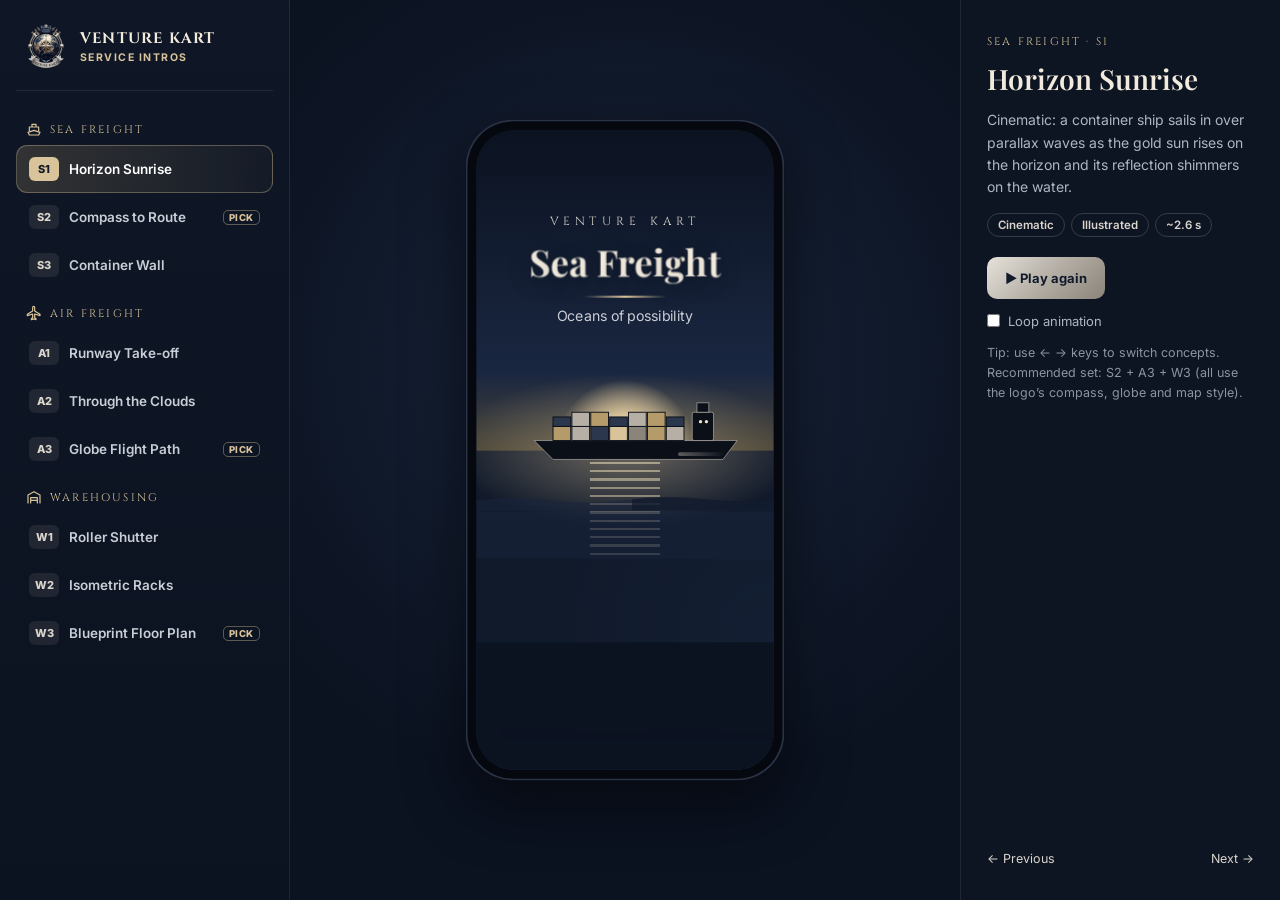
==== intros/index.html @ e31df723 "FDssdCdss" ====
<!DOCTYPE html>
<html lang="en">
<head>
<meta charset="UTF-8">
<title>Venture Kart — Service Intros</title>
<meta name="viewport" content="width=device-width, initial-scale=1.0">
<link rel="icon" type="image/png" href="/assets/images/logo/vk-emblem-128.png">
<link href="https://fonts.googleapis.com/css2?family=Inter:wght@400;600;700;800&family=Playfair+Display:wght@600;700&family=Cinzel:wght@700&display=swap" rel="stylesheet">
<style>
:root{ --navy:#111A2B; --navy2:#19263E; --silver:#B5AFA6; --silver2:#DAD5CD; --gold:#B59A6A; --gold2:#D8C39A; --ivory:#F2EBDD; }
*{ box-sizing:border-box; margin:0; padding:0; }
body{ background:#0B1220; color:var(--ivory); font-family:Inter,system-ui,sans-serif; padding:36px 20px 60px; }
header{ max-width:1100px; margin:0 auto 26px; display:flex; align-items:center; gap:16px; }
header img{ width:58px; }
header h1{ font-family:'Playfair Display',serif; font-size:30px; font-weight:600; }
header p{ color:#9AA4B2; font-size:14px; margin-top:2px; }
header button{ margin-left:auto; height:40px; padding:0 18px; border-radius:10px; border:1px solid rgba(181,175,166,.4); background:none; color:var(--silver2); font:600 13px Inter; cursor:pointer; }
section{ max-width:1100px; margin:0 auto 40px; }
section > h2{ font-family:Cinzel,serif; letter-spacing:.14em; font-size:16px; color:var(--gold2); margin-bottom:16px; padding-bottom:10px; border-bottom:1px solid rgba(181,175,166,.15); }
.row{ display:grid; grid-template-columns:repeat(3,1fr); gap:22px; }
.opt{ display:flex; flex-direction:column; align-items:center; }
.ph{ position:relative; width:270px; height:560px; border-radius:40px; background:#05080E; padding:9px; box-shadow:0 20px 50px rgba(0,0,0,.5), inset 0 0 0 1.5px #2A3346; }
.scr{ position:absolute; inset:9px; border-radius:32px; overflow:hidden; background:var(--navy); }
.lbl{ margin-top:14px; text-align:center; max-width:270px; }
.lbl b{ display:flex; align-items:center; justify-content:center; gap:8px; font-size:14.5px; }
.lbl b em{ font-style:normal; font-size:11px; font-weight:800; color:#111A2B; background:var(--gold2); border-radius:6px; padding:2px 7px; }
.lbl p{ font-size:12.5px; color:#9AA4B2; margin-top:4px; line-height:1.45; }
.lbl button{ margin-top:10px; height:32px; padding:0 14px; border-radius:8px; border:1px solid rgba(181,175,166,.35); background:rgba(255,255,255,.04); color:var(--silver2); font:600 12px Inter; cursor:pointer; }
@media (max-width:900px){ .row{ grid-template-columns:1fr; justify-items:center; } }

/* ---------- shared title ---------- */
.tt{ position:absolute; left:0; right:0; text-align:center; z-index:20; }
.tt small{ display:block; font-family:Cinzel,serif; font-size:10px; letter-spacing:.42em; color:var(--silver2); opacity:0; animation:fu .6s 1.25s ease both; }
.tt b{ display:block; font-family:'Playfair Display',serif; font-size:31px; font-weight:700; color:var(--ivory); margin:6px 0 4px; text-shadow:0 4px 20px rgba(0,0,0,.45); }
.tt b span{ display:inline-block; opacity:0; animation:lt .55s cubic-bezier(.2,.8,.2,1) both; }
.tt i{ display:block; width:70px; height:2px; margin:8px auto; background:linear-gradient(90deg,transparent,var(--gold2),transparent); transform:scaleX(0); animation:sx .7s 1.7s ease both; }
.tt em{ display:block; font-style:normal; font-size:12px; color:#C9CED6; opacity:0; animation:fu .6s 1.85s ease both; }
@keyframes fu{ from{ opacity:0; transform:translateY(8px); } to{ opacity:1; transform:none; } }
@keyframes lt{ from{ opacity:0; transform:translateY(16px) rotateX(60deg); filter:blur(4px); } to{ opacity:1; transform:none; filter:none; } }
@keyframes sx{ to{ transform:scaleX(1); } }
@keyframes fade{ from{ opacity:0; } to{ opacity:1; } }

/* ================= SEA 1 · Horizon sunrise ================= */
.s1{ background:linear-gradient(180deg,#0B1220 0%,#1A2741 38%,#4A4436 50%,#121B2C 50.2%,#0B1220 100%); }
.s1 .sun{ position:absolute; left:50%; top:50%; width:120px; height:120px; margin:-60px 0 0 -60px; border-radius:50%; background:radial-gradient(circle,#F2E3BE 0%,#D8C39A 35%,rgba(181,154,106,0) 70%); animation:rise 2.4s cubic-bezier(.2,.7,.2,1) both; clip-path:inset(0 0 50% 0); }
.s1 .glow{ position:absolute; left:-20%; right:-20%; top:36%; height:28%; background:radial-gradient(ellipse at 50% 50%,rgba(216,195,154,.45),transparent 60%); animation:fade 2s both; }
.s1 .refl{ position:absolute; left:50%; top:50.5%; width:60px; height:40%; margin-left:-30px; background:repeating-linear-gradient(180deg,rgba(242,227,190,.55) 0 2px,transparent 2px 7px); mask-image:linear-gradient(180deg,#000,transparent); -webkit-mask-image:linear-gradient(180deg,#000,transparent); animation:shim 1.6s ease-in-out infinite alternate, fade 1.4s .6s both; }
.s1 .wv{ position:absolute; left:0; width:200%; bottom:0; --c:rgba(25,38,62,.55); }
.s1 .wv svg{ display:block; width:100%; height:14px; } .s1 .wv path{ fill:var(--c); } .s1 .wv::after{ content:''; display:block; height:100%; background:var(--c); }
.s1 .w1{ top:57%; animation:wave 9s linear infinite; } .s1 .w2{ top:67%; --c:rgba(17,26,43,.7); animation:wave 6s linear infinite reverse; } .s1 .w3{ top:80%; --c:rgba(11,18,32,.92); animation:wave 4.5s linear infinite; }
.s1 .ship{ position:absolute; top:calc(50% - 46px); left:18%; width:180px; animation:sail 2.6s cubic-bezier(.15,.7,.25,1) both, bob 2.2s 2.6s ease-in-out infinite; }
.s1 .wake{ position:absolute; top:calc(50% + 2px); left:68%; width:0; height:3px; border-radius:3px; background:linear-gradient(90deg,rgba(242,235,221,.7),transparent); animation:wk 2.6s .2s ease-out both; }
.s1 .tt{ top:70px; }
@keyframes rise{ from{ transform:translateY(70px); opacity:.2; } to{ transform:none; opacity:1; } }
@keyframes shim{ to{ transform:scaleX(1.5); opacity:.6; } }
@keyframes wave{ to{ transform:translateX(-50%); } }
@keyframes sail{ from{ transform:translateX(260px); } to{ transform:none; } }
@keyframes bob{ 50%{ transform:translateY(-2px) rotate(-.6deg); } }
@keyframes wk{ 0%{ width:0; left:68%; } 60%{ width:120px; } 100%{ width:40px; left:68%; opacity:.5; } }

/* ================= SEA 2 · Compass to route ================= */
.s2{ background:radial-gradient(circle at 50% 40%,#1C2B46 0%,#111A2B 65%); }
.s2 .grid{ position:absolute; inset:0; background-image:radial-gradient(rgba(181,175,166,.16) 1px,transparent 1.4px); background-size:12px 12px; animation:fade 1s both; }
.s2 .cmp{ position:absolute; left:50%; top:38%; width:180px; height:180px; margin:-90px 0 0 -90px; animation:cmpIn 1.3s cubic-bezier(.2,.8,.2,1) both, cmpOut .8s 1.3s cubic-bezier(.6,0,.3,1) forwards; }
.s2 .cmp .spin{ transform-origin:50% 50%; animation:cspin 1.3s cubic-bezier(.2,.8,.2,1) both; }
.s2 .route{ position:absolute; inset:0; }
.s2 .route path.r{ fill:none; stroke:var(--gold2); stroke-width:2; stroke-dasharray:4 5; stroke-dashoffset:0; }
.s2 .route .mask{ fill:none; stroke:#fff; stroke-width:6; stroke-dasharray:420; stroke-dashoffset:420; animation:draw 1.2s 1.55s ease-in-out forwards; }
.s2 .route circle{ fill:var(--gold2); opacity:0; animation:fade .4s 1.5s both; }
.s2 .route text{ fill:var(--silver2); font:700 9px Inter; letter-spacing:.1em; opacity:0; animation:fade .4s 1.6s both; }
.s2 .boat{ position:absolute; left:0; top:0; width:22px; height:22px; margin:-11px 0 0 -11px; border-radius:50%; background:var(--ivory); box-shadow:0 0 0 5px rgba(216,195,154,.25), 0 0 18px rgba(216,195,154,.8); offset-path:path('M40 300 C 90 200, 160 330, 200 222'); offset-distance:0%; opacity:0; animation:boat 1.2s 1.55s ease-in-out forwards; display:flex; align-items:center; justify-content:center; }
.s2 .boat svg{ width:12px; height:12px; }
.s2 .tt{ top:350px; }
@keyframes cmpIn{ from{ opacity:0; transform:scale(.3); } to{ opacity:1; transform:none; } }
@keyframes cspin{ from{ transform:rotate(-420deg); } to{ transform:rotate(0); } }
@keyframes cmpOut{ to{ transform:translate(-62px,-150px) scale(.32); opacity:.85; } }
@keyframes draw{ to{ stroke-dashoffset:0; } }
@keyframes boat{ 0%{ opacity:1; offset-distance:0%; } 100%{ opacity:1; offset-distance:100%; } }

/* ================= SEA 3 · Container wall reveal ================= */
.s3 .bg{ position:absolute; inset:0; background:url(/assets/images/hero_sea.jpg) center/cover; transform:scale(1.25); animation:zoomOut 2.6s 1s cubic-bezier(.2,.7,.2,1) both; }
.s3 .bg::after{ content:''; position:absolute; inset:0; background:linear-gradient(180deg,rgba(17,26,43,.35),rgba(17,26,43,.85)); }
.s3 .half{ position:absolute; top:0; bottom:0; width:50%; display:grid; grid-template-columns:repeat(2,1fr); grid-auto-rows:44px; gap:3px; padding:3px; align-content:start; z-index:5; background:#0B1220; }
.s3 .half.l{ left:0; animation:openL .8s 1.25s cubic-bezier(.7,0,.3,1) forwards; } .s3 .half.r{ right:0; animation:openR .8s 1.25s cubic-bezier(.7,0,.3,1) forwards; }
.s3 .ct{ border-radius:3px; background:repeating-linear-gradient(90deg,rgba(255,255,255,.14) 0 2px,transparent 2px 7px), var(--c); box-shadow:inset 0 -6px 0 rgba(0,0,0,.18); opacity:0; animation:ctIn .45s cubic-bezier(.2,.8,.2,1) both; }
.s3 .tt{ top:220px; }
.s3 .tt small, .s3 .tt b span, .s3 .tt i, .s3 .tt em{ animation-delay:calc(var(--d,0s) + .45s); }
@keyframes ctIn{ from{ opacity:0; transform:translateX(var(--fx)); } to{ opacity:1; transform:none; } }
@keyframes openL{ to{ transform:translateX(-102%); } } @keyframes openR{ to{ transform:translateX(102%); } }
@keyframes zoomOut{ to{ transform:scale(1); } }

/* ================= AIR 1 · Runway take-off ================= */
.a1{ background:linear-gradient(180deg,#0B1220 0%,#16223A 45%,#111A2B 100%); }
.a1 .sky{ position:absolute; inset:0; background:linear-gradient(180deg,#1C2B46 0%,#6E5A38 60%,#D8C39A 100%); opacity:0; animation:fade 1s 1.2s both; }
.a1 .rw{ position:absolute; left:-60%; right:-60%; bottom:-30%; height:95%; transform:perspective(420px) rotateX(58deg); transform-origin:50% 100%; background:
  linear-gradient(90deg,transparent 30%,#202C40 30%,#202C40 70%,transparent 70%); animation:rwOut .8s 1.2s ease-in forwards; }
.a1 .rw::before{ content:''; position:absolute; left:49%; width:2%; top:0; bottom:0; background:repeating-linear-gradient(180deg,#DAD5CD 0 30px,transparent 30px 70px); animation:rush .35s linear infinite; }
.a1 .rw::after{ content:''; position:absolute; inset:0; background:repeating-linear-gradient(180deg,#F2E3BE 0 6px,transparent 6px 40px) 29.5% 0/1% 100% no-repeat, repeating-linear-gradient(180deg,#F2E3BE 0 6px,transparent 6px 40px) 69.5% 0/1% 100% no-repeat; filter:drop-shadow(0 0 4px #F2E3BE); animation:rush2 .35s linear infinite; }
.a1 .plane{ position:absolute; left:50%; top:58%; width:150px; margin-left:-75px; animation:lift 1.6s .55s cubic-bezier(.5,0,.2,1) both; filter:drop-shadow(0 12px 18px rgba(0,0,0,.5)); }
.a1 .tt{ top:200px; }
@keyframes rush{ from{ background-position:0 0; } to{ background-position:0 70px; } }
@keyframes rush2{ from{ background-position:29.5% 0, 69.5% 0; } to{ background-position:29.5% 40px, 69.5% 40px; } }
@keyframes rwOut{ to{ transform:perspective(420px) rotateX(58deg) translateY(60%); opacity:0; } }
@keyframes lift{ 0%{ transform:translateY(60px) scale(.9); } 40%{ transform:translateY(30px) scale(1.05); } 100%{ transform:translateY(-300px) scale(.35); opacity:0; } }

/* ================= AIR 2 · Through the clouds ================= */
.a2{ background:linear-gradient(180deg,#19263E 0%,#4A5872 35%,#B9A57F 75%,#E9D9B5 100%); }
.a2 .layer{ position:absolute; inset:-20% -10%; }
.a2 .cl{ position:absolute; border-radius:50%; background:radial-gradient(ellipse at 50% 60%,rgba(255,250,240,.95) 0%,rgba(242,235,221,.7) 35%,rgba(242,235,221,0) 70%); filter:blur(9px); }
.a2 .sea{ position:absolute; left:-20%; right:-20%; bottom:-6%; height:42%; background:radial-gradient(ellipse at 20% 30%,#FFF8EC 0,transparent 40%),radial-gradient(ellipse at 60% 20%,#FBF3E3 0,transparent 42%),radial-gradient(ellipse at 90% 40%,#FFF8EC 0,transparent 38%),linear-gradient(180deg,rgba(242,235,221,0),#F2EBDD 45%); filter:blur(6px); animation:seaUp 2.4s cubic-bezier(.3,.6,.3,1) both; }
@keyframes seaUp{ from{ transform:translateY(-140%); opacity:0; } 40%{ opacity:1; } to{ transform:none; } }
.a2 .L1{ animation:camUp 2.4s cubic-bezier(.4,0,.2,1) both; } .a2 .L2{ animation:camUp2 2.4s cubic-bezier(.4,0,.2,1) both; } .a2 .L3{ animation:camUp3 2.4s cubic-bezier(.4,0,.2,1) both; }
.a2 .jet{ position:absolute; top:44%; left:-30%; width:86px; animation:jet 2.2s .7s cubic-bezier(.3,.6,.3,1) both; z-index:4; }
.a2 .trail{ position:absolute; top:calc(44% + 18px); right:100%; height:2px; width:0; background:linear-gradient(90deg,transparent,rgba(255,255,255,.9)); }
.a2 .jetw{ position:absolute; inset:0; animation:fade .2s .7s both; }
.a2 .tt{ top:78px; } .a2 .tt b{ color:#fff; } .a2 .tt em{ color:#F2EBDD; }
@keyframes camUp{ from{ transform:translateY(-10%); } to{ transform:translateY(95%); } }
@keyframes camUp2{ from{ transform:translateY(-30%); } to{ transform:translateY(120%); opacity:.6; } }
@keyframes camUp3{ from{ transform:translateY(-60%) scale(1.4); } to{ transform:translateY(160%) scale(1.4); } }
@keyframes jet{ from{ left:-30%; } to{ left:62%; } }

/* ================= AIR 3 · Globe flight path ================= */
.a3{ background:radial-gradient(circle at 50% 42%,#1C2B46 0%,#0B1220 70%); }
.a3 canvas{ position:absolute; left:50%; top:40%; width:240px; height:240px; margin:-120px 0 0 -120px; border-radius:50%; box-shadow:0 0 60px rgba(181,154,106,.25), inset -30px -20px 60px rgba(0,0,0,.6); background:radial-gradient(circle at 38% 32%,#22324D 0%,#111A2B 60%,#070C16 100%); animation:gIn .7s ease both, gZoom .7s 2.3s cubic-bezier(.6,0,.4,1) forwards; }
.a3 .tt{ top:372px; }
@keyframes gIn{ from{ opacity:0; transform:scale(.8); } to{ opacity:1; transform:none; } }
@keyframes gZoom{ to{ transform:scale(2.6); opacity:0; filter:blur(4px); } }

/* ================= WH 1 · Roller shutter ================= */
.w1 .bg{ position:absolute; inset:0; background:url(/assets/images/warehouse.jpg) center/cover; animation:kb 3s ease-out both; }
.w1 .bg::after{ content:''; position:absolute; inset:0; background:linear-gradient(180deg,rgba(17,26,43,.55),rgba(17,26,43,.9)); }
.w1 .shut{ position:absolute; inset:0; z-index:5; background:repeating-linear-gradient(180deg,#4A505B 0 2px,#8A8C90 2px 5px,#B5AFA6 5px 14px,#6F737A 14px 18px); box-shadow:0 10px 30px rgba(0,0,0,.6); animation:flick .5s steps(2) both, roll 1s .55s cubic-bezier(.6,0,.25,1.1) forwards; }
.w1 .shut::after{ content:'VENTURE KART'; position:absolute; left:0; right:0; top:46%; text-align:center; font:700 13px Cinzel; letter-spacing:.3em; color:#111A2B; opacity:.55; }
.w1 .light{ position:absolute; left:0; right:0; bottom:0; height:0; z-index:4; background:linear-gradient(0deg,rgba(242,227,190,.45),transparent); animation:spill 1s .55s ease-out forwards, fadeO .8s 1.6s forwards; }
.w1 .tt{ top:240px; }
@keyframes flick{ 0%{ filter:brightness(.3); } 50%{ filter:brightness(1.1); } 100%{ filter:brightness(1); } }
@keyframes roll{ to{ transform:translateY(-101%); } }
@keyframes spill{ to{ height:70%; } }
@keyframes fadeO{ to{ opacity:0; } }
@keyframes kb{ from{ transform:scale(1.25); } to{ transform:scale(1.05); } }

/* ================= WH 2 · Isometric racks ================= */
.w2{ background:radial-gradient(circle at 50% 38%,#1C2B46 0%,#111A2B 70%); }
.w2 svg{ position:absolute; left:50%; top:36%; width:240px; height:240px; margin:-120px 0 0 -120px; overflow:visible; }
.w2 .rack line{ stroke:var(--silver); stroke-width:1.6; stroke-dasharray:200; stroke-dashoffset:200; animation:draw .7s ease forwards; }
.w2 .bx{ opacity:0; animation:drop .5s cubic-bezier(.3,1.4,.5,1) forwards; }
.w2 .tt{ top:350px; }
@keyframes drop{ from{ opacity:0; transform:translateY(-70px); } to{ opacity:1; transform:none; } }

/* ================= WH 3 · Blueprint ================= */
.w3{ background:#0F2036; }
.w3 .grid{ position:absolute; inset:0; background-image:linear-gradient(rgba(181,175,166,.08) 1px,transparent 1px),linear-gradient(90deg,rgba(181,175,166,.08) 1px,transparent 1px),linear-gradient(rgba(181,175,166,.04) 1px,transparent 1px),linear-gradient(90deg,rgba(181,175,166,.04) 1px,transparent 1px); background-size:48px 48px,48px 48px,12px 12px,12px 12px; animation:fade .6s both; }
.w3 > svg{ position:absolute; left:20px; right:20px; top:70px; width:calc(100% - 40px); }
.w3 .ln{ fill:none; stroke:var(--silver2); stroke-width:1.6; stroke-dasharray:600; stroke-dashoffset:600; animation:draw 1s ease forwards; }
.w3 .zn{ fill:var(--gold); opacity:0; animation:zf .4s ease forwards; }
.w3 text{ fill:var(--ivory); font:700 8.5px Inter; letter-spacing:.06em; opacity:0; animation:fade .3s ease forwards; }
.w3 .pin{ position:absolute; left:63%; top:128px; width:26px; animation:pin .6s 1.5s cubic-bezier(.3,1.5,.5,1) both; z-index:3; }
.w3 .rip{ position:absolute; left:calc(63% + 13px); top:158px; width:10px; height:10px; margin:-5px; border-radius:50%; border:2px solid var(--gold2); opacity:0; animation:rip 1.2s 1.9s ease-out infinite; }
.w3 .chip{ position:absolute; left:0; right:0; margin:0 auto; width:max-content; top:268px; white-space:nowrap; padding:6px 12px; border-radius:20px; background:rgba(216,195,154,.15); border:1px solid rgba(216,195,154,.5); color:var(--gold2); font:700 11px Inter; opacity:0; animation:fu .5s 2s both; }
.w3 .tt{ top:330px; }
@keyframes zf{ to{ opacity:.28; } }
@keyframes pin{ from{ opacity:0; transform:translateY(-60px); } to{ opacity:1; transform:none; } }
@keyframes rip{ from{ opacity:.9; transform:scale(1); } to{ opacity:0; transform:scale(5); } }

/* ---------- page layout: menu · stage · details ---------- */
body{ padding:0; min-height:100vh; display:grid; grid-template-columns:290px 1fr 320px; }
.menu{ background:linear-gradient(180deg,#0F1726,#0B1220); border-right:1px solid rgba(181,175,166,.12); padding:22px 16px; display:flex; flex-direction:column; gap:4px; min-height:100vh; position:sticky; top:0; max-height:100vh; overflow-y:auto; }
.brand{ display:flex; align-items:center; gap:10px; padding:0 6px 20px; margin-bottom:10px; border-bottom:1px solid rgba(181,175,166,.12); }
.brand img{ width:48px; } .brand b{ display:block; font-family:Cinzel,serif; font-size:15px; letter-spacing:.08em; } .brand small{ display:block; font-size:10.5px; letter-spacing:.14em; color:var(--gold2); font-weight:700; margin-top:2px; }
.grp{ font-family:Cinzel,serif; font-size:11px; letter-spacing:.2em; color:var(--gold2); padding:16px 10px 8px; display:flex; align-items:center; gap:8px; }
.grp svg{ width:16px; height:16px; fill:none; stroke:var(--gold2); stroke-width:1.8; stroke-linecap:round; stroke-linejoin:round; }
.mi{ display:flex; align-items:center; gap:10px; padding:11px 12px; border-radius:11px; cursor:pointer; color:#C9CED6; font-size:13.5px; font-weight:600; border:1px solid transparent; transition:background .2s,border-color .2s; text-align:left; background:none; font-family:inherit; width:100%; }
.mi:hover{ background:rgba(255,255,255,.04); }
.mi.on{ background:linear-gradient(90deg,rgba(181,154,106,.22),rgba(181,154,106,.04)); border-color:rgba(216,195,154,.35); color:#fff; }
.mi i{ font-style:normal; width:30px; height:24px; border-radius:6px; background:rgba(181,175,166,.12); color:var(--silver2); font-size:11px; font-weight:800; display:flex; align-items:center; justify-content:center; flex:none; }
.mi.on i{ background:var(--gold2); color:#111A2B; }
.mi em{ margin-left:auto; font-style:normal; font-size:9.5px; font-weight:800; letter-spacing:.06em; color:var(--gold2); border:1px solid rgba(216,195,154,.4); border-radius:5px; padding:1px 5px; }
.stage{ display:flex; align-items:center; justify-content:center; padding:30px; background:radial-gradient(circle at 50% 40%,#18243A 0%,#0B1220 70%); min-height:100vh; }
.stage .ph{ transform:scale(1.18); }
.info{ border-left:1px solid rgba(181,175,166,.12); padding:34px 26px; background:#0D1422; display:flex; flex-direction:column; gap:14px; }
.info .k{ font-family:Cinzel,serif; font-size:11px; letter-spacing:.2em; color:var(--gold2); }
.info h2{ font-family:'Playfair Display',serif; font-size:28px; font-weight:600; line-height:1.15; }
.info p{ color:#AEB6C2; font-size:14px; line-height:1.6; }
.info .tags{ display:flex; flex-wrap:wrap; gap:6px; } .info .tags span{ font-size:11.5px; font-weight:600; color:var(--silver2); border:1px solid rgba(181,175,166,.25); border-radius:20px; padding:4px 10px; }
.info .btns{ display:flex; gap:10px; margin-top:6px; }
.info button{ height:42px; padding:0 18px; border-radius:10px; font:700 13px Inter; cursor:pointer; border:1px solid rgba(181,175,166,.35); background:none; color:var(--silver2); }
.info button.pri{ background:linear-gradient(135deg,#E6E2DB,#B5AFA6 50%,#8A847B); color:#111A2B; border:none; }
.info .nav{ margin-top:auto; display:flex; justify-content:space-between; font-size:12.5px; color:#8C94A1; }
.info .nav a{ cursor:pointer; color:var(--silver2); }
.info label{ display:flex; align-items:center; gap:8px; font-size:13px; color:#AEB6C2; cursor:pointer; } .info label input{ accent-color:var(--gold); }
.tbar{ display:none; }
@media (max-width:1100px){ body{ grid-template-columns:250px 1fr; } .info{ grid-column:1 / -1; border-left:none; border-top:1px solid rgba(181,175,166,.12); } }
@media (max-width:720px){
  body{ grid-template-columns:1fr; }
  .menu{ position:static; min-height:0; max-height:none; flex-direction:row; flex-wrap:nowrap; overflow-x:auto; padding:12px; gap:6px; border-right:none; border-bottom:1px solid rgba(181,175,166,.12); }
  #menu{ display:contents; } .brand, .grp{ display:none; } .mi{ width:auto; white-space:nowrap; flex:none; } .mi em{ display:none; }
  .stage{ min-height:0; padding:30px 0 40px; } .stage .ph{ transform:none; }
}
</style>
</head>
<body>
<aside class="menu"><div class="brand"><img src="/assets/images/logo/vk-emblem-256.png" alt=""><div><b>VENTURE KART</b><small>SERVICE INTROS</small></div></div><div id="menu"></div></aside>
<main class="stage"><div class="ph"><div class="scr" id="scr"></div></div></main>
<aside class="info" id="info"></aside>
<script>
var GROUPS = [['sea','SEA FREIGHT','<svg viewBox="0 0 24 24"><path d="M3 17l2 4h14l2-4-9-3z"/><path d="M5 15V9h14v6M9 9V5h6v4"/></svg>'],['air','AIR FREIGHT','<svg viewBox="0 0 24 24"><path d="M21 16v-2l-8-5V3.5a1.5 1.5 0 00-3 0V9l-8 5v2l8-2.5V19l-2 1.5V22l3.5-1 3.5 1v-1.5L13 19v-5.5z"/></svg>'],['wh','WAREHOUSING','<svg viewBox="0 0 24 24"><path d="M3 21V9l9-5 9 5v12M7 21v-8h10v8M7 17h10"/></svg>']];
var LIST = [
  ['s1','sea','Horizon Sunrise','Cinematic: a container ship sails in over parallax waves as the gold sun rises on the horizon and its reflection shimmers on the water.',['Cinematic','Illustrated','~2.6 s']],
  ['s2','sea','Compass to Route','The compass from the VENTURE KART emblem spins and settles, then a dotted sea route draws from Nhava Sheva to Jebel Ali with a glowing vessel travelling along it.',['On-brand','Logo compass','~2.8 s']],
  ['s3','sea','Container Wall','Coloured containers stack in from both sides into a wall, then split open like doors to reveal the port behind.',['Bold','Photo reveal','~2.5 s']],
  ['a1','air','Runway Take-off','Runway lights rush toward the camera, the aircraft lifts off and flies away, and the scene opens into a golden dawn.',['Cinematic','Motion','~2.4 s']],
  ['a2','air','Through the Clouds','The camera climbs through soft cloud layers, a jet crosses with a contrail, and a sea of clouds settles below.',['Calm','Premium','~2.6 s']],
  ['a3','air','Globe Flight Path','The dotted globe turns to India and gold flight routes draw out to Dubai, Rotterdam, Singapore, Tokyo, New York and Mombasa — then zooms through into the app.',['On-brand','Global','~3.0 s']],
  ['w1','wh','Roller Shutter','Lights flicker on, a steel shutter marked VENTURE KART rolls up and warm light spills into the warehouse.',['Cinematic','Photo reveal','~2.4 s']],
  ['w2','wh','Isometric Racks','A 3D rack draws itself and pallets drop into each slot one by one — clean, modern and playful.',['Modern','Illustrated','~2.2 s']],
  ['w3','wh','Blueprint Floor Plan','A floor plan draws in blueprint lines, the storage zones light up and a pin drops on available space.',['On-brand','Informative','~2.6 s']]
];
var REC = { s2:1, a3:1, w3:1 };
</script>
<script>
(function(){
  function title(t, sub, delay){ delay = delay || 0; var w = t.split('').map(function(c, i){ return '<span style="animation-delay:' + (1.3 + delay + i * .045).toFixed(3) + 's">' + (c === ' ' ? '&nbsp;' : c) + '</span>'; }).join('');
    return '<div class="tt"' + (delay ? ' style="--d:' + delay + 's"' : '') + '><small>VENTURE KART</small><b>' + w + '</b><i></i><em>' + sub + '</em></div>'; }
  var WAVE = '<svg viewBox="0 0 800 60" preserveAspectRatio="none"><path d="M0 20 Q50 5 100 20 T200 20 T300 20 T400 20 T500 20 T600 20 T700 20 T800 20 V60 H0Z"/></svg>';
  var SHIP = '<svg viewBox="0 0 180 56"><g fill="#0A0F18" stroke="rgba(218,213,205,.55)" stroke-width=".8"><path d="M4 38h172l-12 16H20z"/><rect x="138" y="14" width="18" height="24" rx="1.5"/><rect x="142" y="6" width="10" height="8"/></g>' +
    '<g stroke="#0A0F18" stroke-width=".8">' + [0,1,2,3,4,5,6].map(function(i){ var c = ['#B59A6A','#B5AFA6','#2B374D','#D8C39A','#8A847B','#B59A6A','#B5AFA6'][i]; return '<rect x="' + (20 + i * 16) + '" y="26" width="15" height="12" fill="' + c + '"/><rect x="' + (20 + i * 16) + '" y="' + (i % 3 ? 14 : 18) + '" width="15" height="' + (i % 3 ? 12 : 8) + '" fill="' + ['#2B374D','#B5AFA6','#B59A6A'][i % 3] + '"/>'; }).join('') + '</g><circle cx="150" cy="22" r="1.4" fill="#F2E3BE"/><circle cx="145" cy="22" r="1.4" fill="#F2E3BE"/></svg>';
  var STAR = (function(){ var s = ''; for (var i = 0; i < 16; i++){ var a = i * 22.5, L = i % 4 === 0 ? 78 : i % 2 === 0 ? 52 : 34, w = i % 4 === 0 ? 9 : 6; s += '<g transform="rotate(' + a + ' 90 90)"><path d="M90 ' + (90 - L) + ' L' + (90 + w) + ' 90 L90 90Z" fill="' + (i % 4 === 0 ? '#D8C39A' : '#B5AFA6') + '"/><path d="M90 ' + (90 - L) + ' L' + (90 - w) + ' 90 L90 90Z" fill="' + (i % 4 === 0 ? '#9C8254' : '#7F7A72') + '"/></g>'; } return s; })();
  var COMPASS = '<svg viewBox="0 0 180 180"><circle cx="90" cy="90" r="86" fill="none" stroke="#B5AFA6" stroke-width="2"/><circle cx="90" cy="90" r="76" fill="rgba(17,26,43,.6)" stroke="rgba(216,195,154,.5)" stroke-width="1" stroke-dasharray="2 4"/>' +
    '<g class="spin">' + STAR + '<circle cx="90" cy="90" r="6" fill="#F2EBDD"/></g>' + ['N', 'E', 'S', 'W'].map(function(d, i){ var p = [[90, 14], [168, 94], [90, 174], [12, 94]][i]; return '<text x="' + p[0] + '" y="' + p[1] + '" text-anchor="middle" font-family="Playfair Display" font-weight="700" font-size="12" fill="#F2EBDD">' + d + '</text>'; }).join('') + '</svg>';
  var PLANE_FRONT = '<svg viewBox="0 0 160 70"><path d="M2 40 L70 30 L90 30 L158 40 L158 44 L90 38 L70 38 L2 44Z" fill="#B5AFA6"/><ellipse cx="80" cy="34" rx="12" ry="12" fill="#DAD5CD"/><ellipse cx="80" cy="34" rx="7" ry="5" fill="#111A2B"/><path d="M80 4 L84 24 L76 24Z" fill="#B59A6A"/><circle cx="48" cy="44" r="7" fill="#8A847B"/><circle cx="112" cy="44" r="7" fill="#8A847B"/><circle cx="48" cy="44" r="3.5" fill="#111A2B"/><circle cx="112" cy="44" r="3.5" fill="#111A2B"/><path d="M60 22 L80 18 L100 22" stroke="#B59A6A" stroke-width="2" fill="none"/></svg>';
  var JET = '<svg viewBox="0 0 90 36"><path d="M4 18 Q10 14 30 14 L70 13 Q84 13 88 18 Q84 22 70 22 L30 22 Q10 22 4 18Z" fill="#F2EBDD"/><path d="M40 14 L28 0 L36 0 L56 14Z M40 22 L28 36 L36 36 L56 22Z" fill="#DAD5CD"/><path d="M6 17 L2 6 L8 6 L14 15Z" fill="#B59A6A"/><path d="M74 15 h8" stroke="#111A2B" stroke-width="2"/></svg>';

  function clouds(){ var h = ''; [['L1', 9, 70, 130], ['L2', 7, 110, 190], ['L3', 5, 170, 260]].forEach(function(L){ h += '<div class="layer ' + L[0] + '">'; for (var i = 0; i < L[1]; i++){ var w = L[2] + (i * 37 % L[3] - L[2] / 2); h += '<i class="cl" style="left:' + ((i * 53) % 100 - 10) + '%;top:' + ((i * 29) % 90) + '%;width:' + w + 'px;height:' + (w * .55) + 'px"></i>'; } h += '</div>'; }); return h; }
  function iso(){ var s = 25, out = '<g class="rack">', C = Math.cos(Math.PI / 6), S = .5;
    function P(x, y, z){ return [102 + (x - y) * C * s, 140 + (x + y) * S * s - z * s]; }
    function L(a, b, d){ var p = P.apply(null, a), q = P.apply(null, b); return '<line x1="' + p[0] + '" y1="' + p[1] + '" x2="' + q[0] + '" y2="' + q[1] + '" style="animation-delay:' + d + 's"/>'; }
    for (var x = 0; x <= 3; x++) for (var y = 0; y <= 1; y += 1){ out += L([x * 1.6, y * 1.6, 0], [x * 1.6, y * 1.6, 4.5], .05 * x); }
    for (var z = 0; z <= 3; z++){ out += L([0, 0, z * 1.5], [4.8, 0, z * 1.5], .2 + z * .05) + L([0, 1.6, z * 1.5], [4.8, 1.6, z * 1.5], .25 + z * .05) + L([0, 0, z * 1.5], [0, 1.6, z * 1.5], .25) + L([4.8, 0, z * 1.5], [4.8, 1.6, z * 1.5], .3); }
    out += '</g>'; var k = 0, cols = [['#E9DCC0', '#B59A6A', '#8C7448'], ['#E6E2DB', '#B5AFA6', '#8A847B']];
    for (var zz = 2; zz >= 0; zz--) for (var xx = 0; xx < 3; xx++){ var c = cols[(xx + zz) % 2], x0 = xx * 1.6 + .2, y0 = .2, z0 = zz * 1.5, w = 1.2, dd = 1.2, hh = 1.1;
      var t = [P(x0, y0, z0 + hh), P(x0 + w, y0, z0 + hh), P(x0 + w, y0 + dd, z0 + hh), P(x0, y0 + dd, z0 + hh)], l = [P(x0, y0 + dd, z0 + hh), P(x0 + w, y0 + dd, z0 + hh), P(x0 + w, y0 + dd, z0), P(x0, y0 + dd, z0)], r = [P(x0 + w, y0, z0 + hh), P(x0 + w, y0 + dd, z0 + hh), P(x0 + w, y0 + dd, z0), P(x0 + w, y0, z0)];
      function poly(p, f){ return '<polygon points="' + p.map(function(q){ return q.join(','); }).join(' ') + '" fill="' + f + '"/>'; }
      out += '<g class="bx" style="animation-delay:' + (.75 + k * .09).toFixed(2) + 's">' + poly(l, c[1]) + poly(r, c[2]) + poly(t, c[0]) + '</g>'; k++; }
    return '<svg viewBox="0 0 240 240">' + out + '</svg>'; }
  var BLUE = '<svg viewBox="0 0 230 190"><path class="ln" d="M5 5 H225 V185 H5 Z" style="animation-delay:.1s"/><path class="ln" d="M5 70 H120 M120 5 V120 M120 120 H225 M80 70 V185" style="animation-delay:.45s"/><path class="ln" d="M40 185 A20 20 0 0 1 60 165 M170 185 A18 18 0 0 0 152 167" style="animation-delay:.8s"/>' +
    '<rect class="zn" x="8" y="8" width="109" height="59" style="animation-delay:1.1s"/><rect class="zn" x="123" y="8" width="99" height="109" style="animation-delay:1.25s;fill:#D8C39A"/><rect class="zn" x="8" y="73" width="69" height="109" style="animation-delay:1.4s;fill:#B5AFA6"/>' +
    '<text x="62" y="40" text-anchor="middle" style="animation-delay:1.2s">COLD 2–8 °C</text><text x="172" y="66" text-anchor="middle" style="animation-delay:1.35s">AVAILABLE</text><text x="42" y="130" text-anchor="middle" style="animation-delay:1.5s">BONDED</text><text x="150" y="155" text-anchor="middle" style="animation-delay:1.55s">DRY STORAGE</text></svg>';
  var PIN = '<svg viewBox="0 0 24 32"><path d="M12 31s10-11 10-19A10 10 0 002 12c0 8 10 19 10 19z" fill="#D8C39A" stroke="#111A2B" stroke-width="1.5"/><circle cx="12" cy="12" r="4" fill="#111A2B"/></svg>';

  var T = {
    s1:function(){ return '<div class="scr-in s1" style="position:absolute;inset:0"><div class="glow"></div><div class="sun"></div><div class="refl"></div><div class="ship">' + SHIP + '</div><div class="wake"></div><div class="wv w1">' + WAVE + '</div><div class="wv w2">' + WAVE + '</div><div class="wv w3">' + WAVE + '</div>' + title('Sea Freight', 'Oceans of possibility') + '</div>'; },
    s2:function(){ return '<div class="scr-in s2" style="position:absolute;inset:0"><div class="grid"></div><svg class="route" viewBox="0 0 252 542"><defs><mask id="m2"><path class="mask" d="M40 300 C 90 200, 160 330, 200 222"/></mask></defs><path class="r" d="M40 300 C 90 200, 160 330, 200 222" mask="url(#m2)"/><circle cx="40" cy="300" r="4"/><circle cx="200" cy="222" r="4"/><text x="24" y="318" text-anchor="start">NHAVA SHEVA</text><text x="200" y="244" text-anchor="middle">JEBEL ALI</text></svg><div class="boat"><svg viewBox="0 0 24 24" fill="none" stroke="#111A2B" stroke-width="2.4" stroke-linecap="round"><path d="M3 15l2 4h14l2-4-9-3z M7 12V8h10v4"/></svg></div><div class="cmp">' + COMPASS + '</div>' + title('Sea Freight', 'Charting every ocean route', .35) + '</div>'; },
    s3:function(){ var C = ['#B59A6A', '#B5AFA6', '#2B374D', '#D8C39A', '#8A847B', '#19263E', '#B5AFA6', '#B59A6A'];
      function half(side){ var h = ''; for (var i = 0; i < 24; i++){ var row = Math.floor(i / 2); h += '<i class="ct" style="--c:' + C[(i * 3 + (side === 'l' ? 0 : 5)) % C.length] + ';--fx:' + (side === 'l' ? '-120px' : '120px') + ';animation-delay:' + (row * .07 + (i % 2) * .04).toFixed(2) + 's"></i>'; } return '<div class="half ' + side + '">' + h + '</div>'; }
      return '<div class="scr-in s3" style="position:absolute;inset:0"><div class="bg"></div>' + half('l') + half('r') + title('Sea Freight', 'Full & part container loads', .45) + '</div>'; },
    a1:function(){ return '<div class="scr-in a1" style="position:absolute;inset:0"><div class="sky"></div><div class="rw"></div><div class="plane">' + PLANE_FRONT + '</div>' + title('Air Freight', 'Faster than ever') + '</div>'; },
    a2:function(){ return '<div class="scr-in a2" style="position:absolute;inset:0">' + clouds() + '<div class="sea"></div>' + '<div class="jetw"><div class="jet">' + JET + '<i class="trail" style="animation:trailG 2.2s .7s ease-out both"></i></div></div>' + title('Air Freight', 'Above and beyond') + '</div>'; },
    a3:function(){ return '<div class="scr-in a3" style="position:absolute;inset:0"><canvas width="480" height="480"></canvas>' + title('Air Freight', 'Connected to 190+ countries') + '</div>'; },
    w1:function(){ return '<div class="scr-in w1" style="position:absolute;inset:0"><div class="bg"></div><div class="light"></div><div class="shut"></div>' + title('Warehousing', 'Space, perfectly placed') + '</div>'; },
    w2:function(){ return '<div class="scr-in w2" style="position:absolute;inset:0">' + iso() + title('Warehousing', 'Store smarter, ship faster') + '</div>'; },
    w3:function(){ return '<div class="scr-in w3" style="position:absolute;inset:0"><div class="grid"></div>' + BLUE + '<div class="rip"></div><div class="pin">' + PIN + '</div><div class="chip">Space found · 1,200 sq ft</div>' + title('Warehousing', 'Find the right space, fast') + '</div>'; }
  };
  var st = document.createElement('style'); st.textContent = '@keyframes trailG{ from{ width:0; } to{ width:220px; } }'; document.head.appendChild(st);

  // --- A3 globe (land polygons, lon/lat) ---
  var LAND = [
    [[-168,66],[-162,70],[-140,70],[-125,72],[-95,72],[-80,73],[-62,66],[-56,52],[-66,45],[-70,42],[-76,35],[-81,31],[-80,25],[-82,27],[-84,30],[-90,29],[-97,26],[-97,22],[-92,18],[-87,21],[-88,16],[-83,10],[-79,8],[-80,7],[-85,11],[-92,14],[-105,20],[-110,24],[-112,30],[-117,32],[-124,40],[-124,48],[-133,56],[-150,60],[-160,58],[-165,62]],
    [[-55,60],[-44,60],[-20,70],[-18,80],[-40,83],[-65,80],[-58,75],[-52,68]],
    [[-80,8],[-72,12],[-62,10],[-50,0],[-35,-6],[-38,-13],[-41,-22],[-48,-26],[-58,-34],[-62,-40],[-66,-46],[-69,-52],[-72,-50],[-74,-42],[-71,-30],[-70,-18],[-76,-12],[-81,-5],[-80,0]],
    [[-10,36],[-9,43],[-2,44],[-5,48],[2,51],[5,53],[8,57],[5,62],[12,66],[18,70],[28,71],[40,68],[45,66],[40,60],[30,57],[28,46],[40,44],[30,41],[26,40],[23,36],[20,40],[16,38],[18,40],[13,44],[10,44],[8,44],[3,43],[0,38]],
    [[-5,50],[1,51],[2,53],[-1,55],[-3,58],[-6,57],[-5,54],[-3,53]],
    [[-17,21],[-16,28],[-9,33],[-5,36],[10,37],[11,33],[20,31],[32,31],[34,28],[39,18],[43,12],[51,12],[48,5],[40,-3],[40,-15],[35,-24],[32,-29],[27,-34],[19,-35],[16,-28],[12,-18],[13,-8],[9,-1],[9,4],[5,6],[-4,5],[-8,4],[-13,8],[-17,14]],
    [[44,-25],[47,-25],[50,-15],[49,-12],[44,-16]],
    [[28,46],[40,44],[50,45],[52,41],[54,37],[60,37],[67,37],[72,40],[80,42],[88,48],[96,42],[105,40],[118,40],[122,40],[127,40],[130,43],[135,44],[141,52],[136,55],[142,59],[155,59],[163,62],[178,65],[180,70],[160,71],[140,73],[113,74],[100,78],[80,73],[68,73],[60,70],[45,68],[40,66],[40,60],[30,57]],
    [[36,36],[43,37],[48,30],[56,26],[57,23],[59,22],[55,17],[44,12],[39,18],[34,28],[35,32]],
    [[44,38],[54,37],[62,37],[70,37],[74,35],[71,28],[67,25],[62,25],[57,26],[52,28],[48,30]],
    [[67,25],[71,28],[74,35],[80,32],[88,27],[92,26],[97,28],[92,22],[88,22],[86,20],[80,15],[78,8],[76,9],[73,16],[72,21],[69,22]],
    [[74,35],[80,42],[88,48],[96,42],[105,40],[118,40],[122,40],[121,32],[122,30],[119,25],[110,21],[106,17],[109,12],[105,9],[100,13],[99,8],[103,1],[100,3],[98,16],[94,17],[92,22],[97,28],[88,27],[80,32]],
    [[130,31],[135,34],[140,35],[141,41],[145,44],[141,45],[139,39],[133,35]],
    [[95,5],[106,-6],[104,-5],[98,2]], [[109,2],[117,7],[119,1],[116,-4],[110,-3]], [[105,-6],[115,-8],[114,-9],[106,-7]], [[131,-1],[141,-3],[150,-10],[141,-9],[132,-4]],
    [[114,-22],[122,-18],[130,-12],[137,-12],[136,-15],[142,-11],[146,-19],[153,-25],[151,-34],[146,-39],[140,-38],[135,-34],[131,-31],[124,-33],[115,-34],[113,-26]],
    [[172,-34],[178,-38],[174,-41],[167,-46],[171,-44]]
  ];
  function inPoly(x, y, p){ var c = false; for (var i = 0, j = p.length - 1; i < p.length; j = i++){ if (((p[i][1] > y) !== (p[j][1] > y)) && (x < (p[j][0] - p[i][0]) * (y - p[i][1]) / (p[j][1] - p[i][1]) + p[i][0])) c = !c; } return c; }
  var PTS = []; for (var la = 78; la > -56; la -= 2.4) for (var lo = -180; lo < 180; lo += 2.4){ for (var k = 0; k < LAND.length; k++) if (inPoly(lo, la, LAND[k])){ PTS.push([lo, la]); break; } }
  var R = Math.PI / 180, HUB = [72.9, 19], DEST = [[55.3, 25.2], [4.5, 51.9], [103.8, 1.3], [139.7, 35.6], [-74, 40.7], [39.7, -4]];
  function v3(lon, lat){ return [Math.cos(lat * R) * Math.cos(lon * R), Math.cos(lat * R) * Math.sin(lon * R), Math.sin(lat * R)]; }
  var ARCS = DEST.map(function(d){ var a = v3(HUB[0], HUB[1]), b = v3(d[0], d[1]), om = Math.acos(a[0] * b[0] + a[1] * b[1] + a[2] * b[2]), seg = [];
    for (var t = 0; t <= 1.0001; t += 1 / 50){ var s1 = Math.sin((1 - t) * om) / Math.sin(om), s2 = Math.sin(t * om) / Math.sin(om), v = [a[0] * s1 + b[0] * s2, a[1] * s1 + b[1] * s2, a[2] * s1 + b[2] * s2]; seg.push([Math.atan2(v[1], v[0]) / R, Math.asin(v[2]) / R, Math.sin(Math.PI * t) * om * .3]); } return seg; });
  function globe(cv){ var ctx = cv.getContext('2d'), S = cv.width, Rr = S / 2 * .97, t0 = performance.now(), lat0 = 18 * R;
    function ease(x){ return 1 - Math.pow(1 - Math.min(1, Math.max(0, x)), 3); }
    function frame(now){ if (!cv.isConnected) return; var t = (now - t0) / 1000, lon0 = -40 + 100 * ease(t / 1.4);
      function pj(lon, lat, h){ var la = lat * R, lo = (lon - lon0) * R, x0 = Math.cos(la) * Math.cos(lo), y0 = Math.cos(la) * Math.sin(lo), z0 = Math.sin(la), k = Rr * (1 + (h || 0)); return [S / 2 + k * y0, S / 2 - k * (z0 * Math.cos(lat0) - x0 * Math.sin(lat0)), x0 * Math.cos(lat0) + z0 * Math.sin(lat0)]; }
      ctx.clearRect(0, 0, S, S);
      for (var i = 0; i < PTS.length; i++){ var p = pj(PTS[i][0], PTS[i][1]); if (p[2] <= 0) continue; ctx.globalAlpha = .2 + p[2] * .7; ctx.fillStyle = '#B5AFA6'; ctx.beginPath(); ctx.arc(p[0], p[1], 1.6 + p[2] * 1.6, 0, 6.283); ctx.fill(); }
      var pr = ease((t - 1.0) / 1.0);
      ARCS.forEach(function(seg, ai){ var n = Math.floor(seg.length * Math.max(0, Math.min(1, pr * 1.3 - ai * .06))); if (n < 2) return; ctx.beginPath(); var st = false;
        for (var j = 0; j < n; j++){ var q = pj(seg[j][0], seg[j][1], seg[j][2]); if (q[2] < -.05){ st = false; continue; } if (!st){ ctx.moveTo(q[0], q[1]); st = true; } else ctx.lineTo(q[0], q[1]); }
        ctx.globalAlpha = .9; ctx.strokeStyle = '#D8C39A'; ctx.lineWidth = 2.2; ctx.stroke();
        var hq = pj(seg[n - 1][0], seg[n - 1][1], seg[n - 1][2]); if (hq[2] > 0){ ctx.globalAlpha = 1; ctx.fillStyle = '#F2EBDD'; ctx.shadowColor = '#D8C39A'; ctx.shadowBlur = 14; ctx.beginPath(); ctx.arc(hq[0], hq[1], 4, 0, 6.283); ctx.fill(); ctx.shadowBlur = 0; } });
      var h = pj(HUB[0], HUB[1]); if (h[2] > 0){ ctx.globalAlpha = .3; ctx.fillStyle = '#D8C39A'; ctx.beginPath(); ctx.arc(h[0], h[1], 14, 0, 6.283); ctx.fill(); ctx.globalAlpha = 1; ctx.beginPath(); ctx.arc(h[0], h[1], 5, 0, 6.283); ctx.fill(); }
      ctx.globalAlpha = 1; requestAnimationFrame(frame); }
    requestAnimationFrame(frame); }

  var scr = document.getElementById('scr'), cur = 0, loop = false, lt;
  function play(){ clearTimeout(lt); scr.innerHTML = T[LIST[cur][0]](); var cv = scr.querySelector('canvas'); if (cv) globe(cv); if (loop) lt = setTimeout(play, 4200); }
  function render(){ var it = LIST[cur], g = GROUPS.filter(function(x){ return x[0] === it[1]; })[0];
    document.getElementById('menu').innerHTML = GROUPS.map(function(G){ return '<div class="grp">' + G[2] + G[1] + '</div>' + LIST.map(function(x, i){ return x[1] !== G[0] ? '' : '<button class="mi' + (i === cur ? ' on' : '') + '" data-i="' + i + '"><i>' + x[0].toUpperCase() + '</i>' + x[2] + (REC[x[0]] ? '<em>PICK</em>' : '') + '</button>'; }).join(''); }).join('');
    document.getElementById('info').innerHTML = '<div class="k">' + g[1] + ' · ' + it[0].toUpperCase() + '</div><h2>' + it[2] + '</h2><p>' + it[3] + '</p><div class="tags">' + it[4].map(function(t){ return '<span>' + t + '</span>'; }).join('') + (REC[it[0]] ? '<span style="color:#111A2B;background:#D8C39A;border-color:#D8C39A">Recommended</span>' : '') + '</div>' +
      '<div class="btns"><button class="pri" data-play>&#9654; Play again</button></div><label><input type="checkbox" id="loop"' + (loop ? ' checked' : '') + '> Loop animation</label>' +
      '<p style="font-size:12.5px;color:#8C94A1">Tip: use ← → keys to switch concepts. Recommended set: S2 + A3 + W3 (all use the logo’s compass, globe and map style).</p>' +
      '<div class="nav"><a data-step="-1">← Previous</a><a data-step="1">Next →</a></div>';
    var on = document.querySelector('.mi.on'), mn = document.querySelector('.menu'); if (on && mn.scrollWidth > mn.clientWidth) mn.scrollLeft = on.offsetLeft - (mn.clientWidth - on.offsetWidth) / 2;
    try { history.replaceState(null, '', '#' + it[0]); } catch (e){} }
  function go(i){ cur = (i + LIST.length) % LIST.length; render(); play(); }
  document.addEventListener('click', function(e){ var t;
    if ((t = e.target.closest('[data-i]'))) go(+t.dataset.i);
    else if (e.target.closest('[data-play]')) play();
    else if ((t = e.target.closest('[data-step]'))) go(cur + +t.dataset.step); });
  document.addEventListener('change', function(e){ if (e.target.id === 'loop'){ loop = e.target.checked; play(); } });
  document.addEventListener('keydown', function(e){ if (e.key === 'ArrowRight' || e.key === 'ArrowDown') go(cur + 1); if (e.key === 'ArrowLeft' || e.key === 'ArrowUp') go(cur - 1); });
  var h = location.hash.slice(1), hi = LIST.findIndex(function(x){ return x[0] === h; }); go(hi > -1 ? hi : 0);
})();
</script>
</body>
</html>
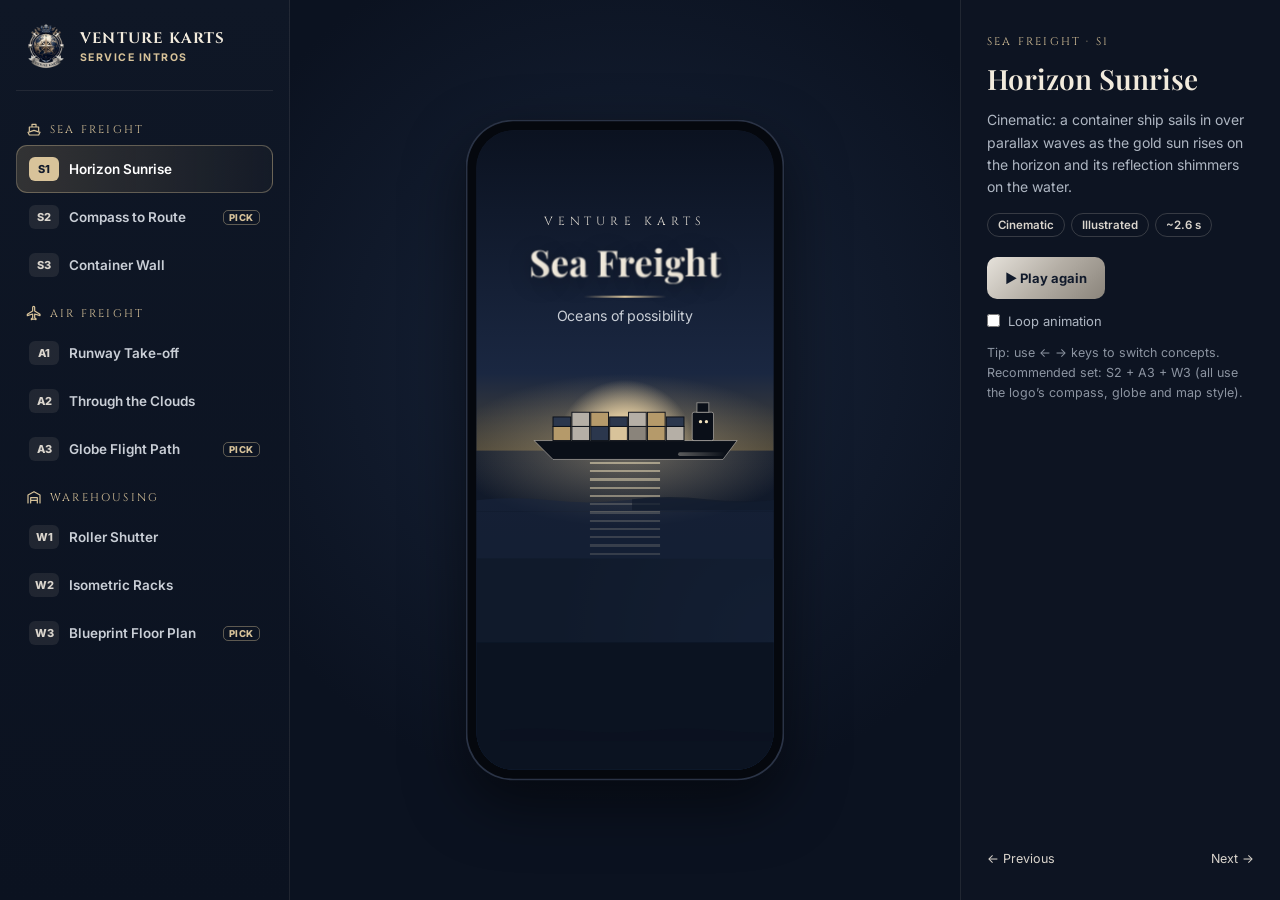
==== commit 924a1832: "sdcdsds" ====
--- a/intros/index.html
+++ b/intros/index.html
@@ -2,7 +2,7 @@
 <html lang="en">
 <head>
 <meta charset="UTF-8">
-<title>Venture Kart — Service Intros</title>
+<title>Venture Karts — Service Intros</title>
 <meta name="viewport" content="width=device-width, initial-scale=1.0">
 <link rel="icon" type="image/png" href="/assets/images/logo/vk-emblem-128.png">
 <link href="https://fonts.googleapis.com/css2?family=Inter:wght@400;600;700;800&family=Playfair+Display:wght@600;700&family=Cinzel:wght@700&display=swap" rel="stylesheet">
@@ -130,7 +130,7 @@
 .w1 .bg{ position:absolute; inset:0; background:url(/assets/images/warehouse.jpg) center/cover; animation:kb 3s ease-out both; }
 .w1 .bg::after{ content:''; position:absolute; inset:0; background:linear-gradient(180deg,rgba(17,26,43,.55),rgba(17,26,43,.9)); }
 .w1 .shut{ position:absolute; inset:0; z-index:5; background:repeating-linear-gradient(180deg,#4A505B 0 2px,#8A8C90 2px 5px,#B5AFA6 5px 14px,#6F737A 14px 18px); box-shadow:0 10px 30px rgba(0,0,0,.6); animation:flick .5s steps(2) both, roll 1s .55s cubic-bezier(.6,0,.25,1.1) forwards; }
-.w1 .shut::after{ content:'VENTURE KART'; position:absolute; left:0; right:0; top:46%; text-align:center; font:700 13px Cinzel; letter-spacing:.3em; color:#111A2B; opacity:.55; }
+.w1 .shut::after{ content:'VENTURE KARTS'; position:absolute; left:0; right:0; top:46%; text-align:center; font:700 13px Cinzel; letter-spacing:.3em; color:#111A2B; opacity:.55; }
 .w1 .light{ position:absolute; left:0; right:0; bottom:0; height:0; z-index:4; background:linear-gradient(0deg,rgba(242,227,190,.45),transparent); animation:spill 1s .55s ease-out forwards, fadeO .8s 1.6s forwards; }
 .w1 .tt{ top:240px; }
 @keyframes flick{ 0%{ filter:brightness(.3); } 50%{ filter:brightness(1.1); } 100%{ filter:brightness(1); } }
@@ -199,19 +199,19 @@
 </style>
 </head>
 <body>
-<aside class="menu"><div class="brand"><img src="/assets/images/logo/vk-emblem-256.png" alt=""><div><b>VENTURE KART</b><small>SERVICE INTROS</small></div></div><div id="menu"></div></aside>
+<aside class="menu"><div class="brand"><img src="/assets/images/logo/vk-emblem-256.png" alt=""><div><b>VENTURE KARTS</b><small>SERVICE INTROS</small></div></div><div id="menu"></div></aside>
 <main class="stage"><div class="ph"><div class="scr" id="scr"></div></div></main>
 <aside class="info" id="info"></aside>
 <script>
 var GROUPS = [['sea','SEA FREIGHT','<svg viewBox="0 0 24 24"><path d="M3 17l2 4h14l2-4-9-3z"/><path d="M5 15V9h14v6M9 9V5h6v4"/></svg>'],['air','AIR FREIGHT','<svg viewBox="0 0 24 24"><path d="M21 16v-2l-8-5V3.5a1.5 1.5 0 00-3 0V9l-8 5v2l8-2.5V19l-2 1.5V22l3.5-1 3.5 1v-1.5L13 19v-5.5z"/></svg>'],['wh','WAREHOUSING','<svg viewBox="0 0 24 24"><path d="M3 21V9l9-5 9 5v12M7 21v-8h10v8M7 17h10"/></svg>']];
 var LIST = [
   ['s1','sea','Horizon Sunrise','Cinematic: a container ship sails in over parallax waves as the gold sun rises on the horizon and its reflection shimmers on the water.',['Cinematic','Illustrated','~2.6 s']],
-  ['s2','sea','Compass to Route','The compass from the VENTURE KART emblem spins and settles, then a dotted sea route draws from Nhava Sheva to Jebel Ali with a glowing vessel travelling along it.',['On-brand','Logo compass','~2.8 s']],
+  ['s2','sea','Compass to Route','The compass from the VENTURE KARTS emblem spins and settles, then a dotted sea route draws from Nhava Sheva to Jebel Ali with a glowing vessel travelling along it.',['On-brand','Logo compass','~2.8 s']],
   ['s3','sea','Container Wall','Coloured containers stack in from both sides into a wall, then split open like doors to reveal the port behind.',['Bold','Photo reveal','~2.5 s']],
   ['a1','air','Runway Take-off','Runway lights rush toward the camera, the aircraft lifts off and flies away, and the scene opens into a golden dawn.',['Cinematic','Motion','~2.4 s']],
   ['a2','air','Through the Clouds','The camera climbs through soft cloud layers, a jet crosses with a contrail, and a sea of clouds settles below.',['Calm','Premium','~2.6 s']],
   ['a3','air','Globe Flight Path','The dotted globe turns to India and gold flight routes draw out to Dubai, Rotterdam, Singapore, Tokyo, New York and Mombasa — then zooms through into the app.',['On-brand','Global','~3.0 s']],
-  ['w1','wh','Roller Shutter','Lights flicker on, a steel shutter marked VENTURE KART rolls up and warm light spills into the warehouse.',['Cinematic','Photo reveal','~2.4 s']],
+  ['w1','wh','Roller Shutter','Lights flicker on, a steel shutter marked VENTURE KARTS rolls up and warm light spills into the warehouse.',['Cinematic','Photo reveal','~2.4 s']],
   ['w2','wh','Isometric Racks','A 3D rack draws itself and pallets drop into each slot one by one — clean, modern and playful.',['Modern','Illustrated','~2.2 s']],
   ['w3','wh','Blueprint Floor Plan','A floor plan draws in blueprint lines, the storage zones light up and a pin drops on available space.',['On-brand','Informative','~2.6 s']]
 ];
@@ -220,7 +220,7 @@
 <script>
 (function(){
   function title(t, sub, delay){ delay = delay || 0; var w = t.split('').map(function(c, i){ return '<span style="animation-delay:' + (1.3 + delay + i * .045).toFixed(3) + 's">' + (c === ' ' ? '&nbsp;' : c) + '</span>'; }).join('');
-    return '<div class="tt"' + (delay ? ' style="--d:' + delay + 's"' : '') + '><small>VENTURE KART</small><b>' + w + '</b><i></i><em>' + sub + '</em></div>'; }
+    return '<div class="tt"' + (delay ? ' style="--d:' + delay + 's"' : '') + '><small>VENTURE KARTS</small><b>' + w + '</b><i></i><em>' + sub + '</em></div>'; }
   var WAVE = '<svg viewBox="0 0 800 60" preserveAspectRatio="none"><path d="M0 20 Q50 5 100 20 T200 20 T300 20 T400 20 T500 20 T600 20 T700 20 T800 20 V60 H0Z"/></svg>';
   var SHIP = '<svg viewBox="0 0 180 56"><g fill="#0A0F18" stroke="rgba(218,213,205,.55)" stroke-width=".8"><path d="M4 38h172l-12 16H20z"/><rect x="138" y="14" width="18" height="24" rx="1.5"/><rect x="142" y="6" width="10" height="8"/></g>' +
     '<g stroke="#0A0F18" stroke-width=".8">' + [0,1,2,3,4,5,6].map(function(i){ var c = ['#B59A6A','#B5AFA6','#2B374D','#D8C39A','#8A847B','#B59A6A','#B5AFA6'][i]; return '<rect x="' + (20 + i * 16) + '" y="26" width="15" height="12" fill="' + c + '"/><rect x="' + (20 + i * 16) + '" y="' + (i % 3 ? 14 : 18) + '" width="15" height="' + (i % 3 ? 12 : 8) + '" fill="' + ['#2B374D','#B5AFA6','#B59A6A'][i % 3] + '"/>'; }).join('') + '</g><circle cx="150" cy="22" r="1.4" fill="#F2E3BE"/><circle cx="145" cy="22" r="1.4" fill="#F2E3BE"/></svg>';
